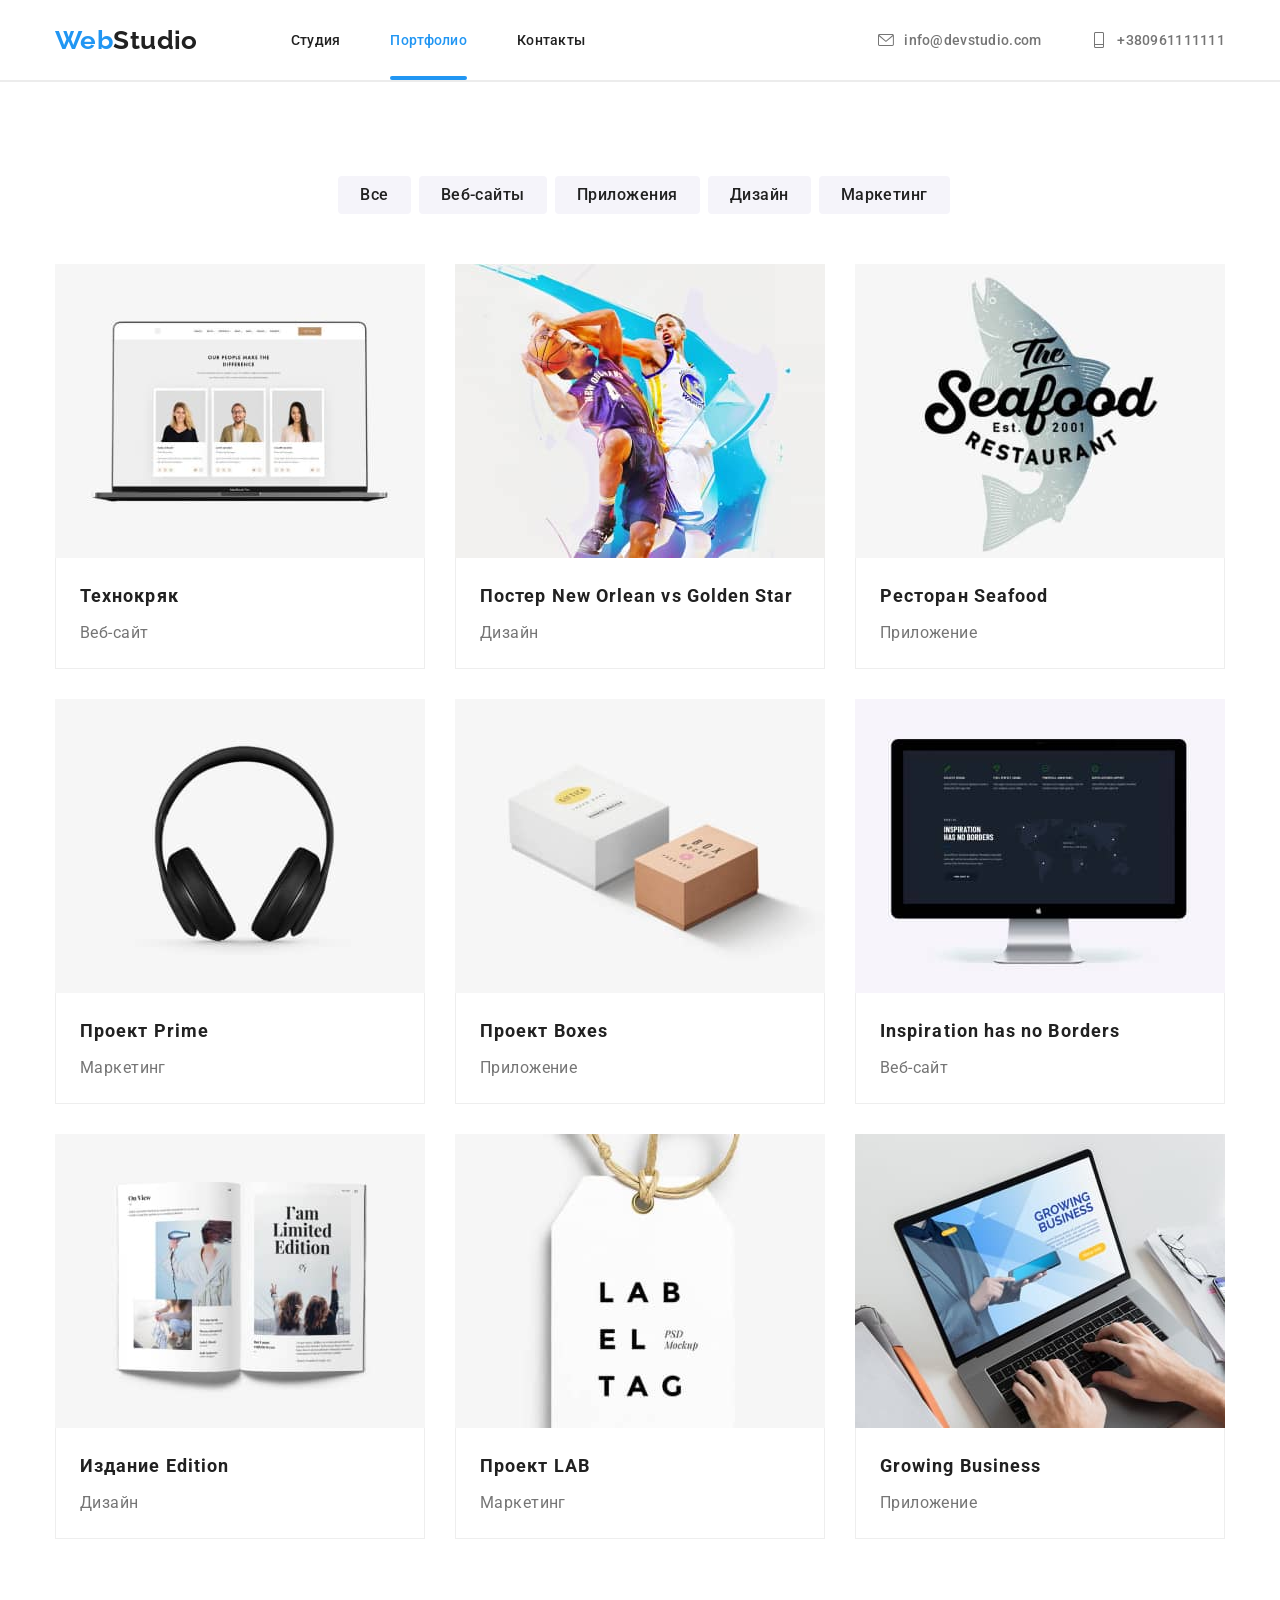
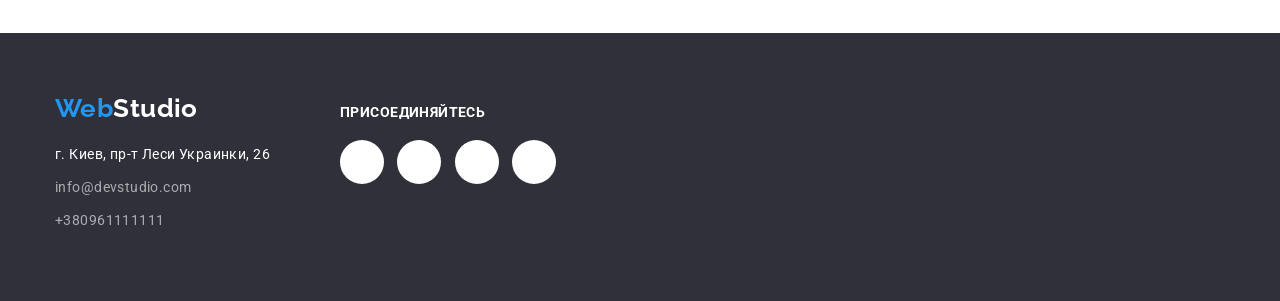
==== portfolio.html @ 9c018e1e "files added" ====
<!DOCTYPE html>
<html lang="ru">

<head>
    <meta charset="UTF-8">
    <meta http-equiv="X-UA-Compatible" content="IE=edge">
    <meta name="viewport" content="width=device-width, initial-scale=1.0">
    <title>Webstudio</title>

    <link
        href="https://fonts.googleapis.com/css2?family=Raleway:wght@700&family=Roboto:wght@400;500;700;900&display=swap"
        rel="stylesheet">

    <link rel="stylesheet"
        href="https://cdnjs.cloudflare.com/ajax/libs/modern-normalize/1.1.0/modern-normalize.min.css">
    <link rel="stylesheet" href="./css/styles.css">

</head>

<body>

    <!-- Navigation header -->
    <header class="page-header">
        <div class="container">
            <div class="headerbox">
                <nav class="main-nav">

                    <a class="logo link" href="./index.html"> <span class="logoblue">Web</span>Studio</a>
                    <ul class="site-nav">

                        <li class="site-nav-item"> <a class="link" href="./index.html">Студия</a>
                        </li>

                        <li class="site-nav-item"> <a class="link current" href="./portfolio.html">Портфолио</a>
                        </li>

                        <li class="site-nav-item"> <a class="link" href="">Контакты</a></li>
                    </ul>
                </nav>

                <ul class="header-contacts">
                    <li class="header-contacts-item">
                        <a class="link" href="mailto:info@devstudio.com">
                            <svg class="iconheader email">
                                <use href="images/sprite.svg#email"></use>
                            </svg>info@devstudio.com</a>
                    </li>


                    <li class="header-contacts-item">
                        <a class="link" href="tel:+380961111111">
                            <svg class="iconheader phone">
                                <use href="images/sprite.svg#phone"></use>
                            </svg> +380961111111</a>
                    </li>
                </ul>
            </div>
        </div>
    </header>
    <main>

        <section class="section">

            <div class=" container">
                <h1 class="section-title hide">Примеры работ</h1>

                <ul class="button-list">

                    <div class="buttons">
                        <li class="button-list-item"> <button class="button-portfolio" type="button">Все</button>
                        </li>
                        <li class="button-list-item"> <button class="button-portfolio"
                                type="button">Веб&#8209;сайты</button>
                        </li>
                        <li class="button-list-item"> <button class="button-portfolio" type="button">Приложения</button>
                        </li>
                        <li class="button-list-item"> <button class="button-portfolio" type="button">Дизайн</button>
                        </li>
                        <li class="button-list-item"> <button class="button-portfolio" type="button">Маркетинг</button>
                        </li>
                    </div>
                </ul>
            </div>




            <div class=" container">
                <ul class="example-list">
                    <li class="ex-list-item">
                        <a class="portfolio-hover" href="">
                            <div class="imgthumb"><img src="./images/project1.jpg" alt="пример" width="370"
                                    height="294">
                                <div class=portfolio-card-text> Технокряк это современная площадка распространения
                                    коронавируса. Компании используют эту платформу для цифрового шпионажа и атак на
                                    защищённые сервера конкурентов.</div>
                            </div>
                            <div class="card-content">
                                <h2 class="title">Технокряк</h2>
                                <p>Веб-сайт </p>
                            </div>
                        </a>
                    </li>


                    <li class="ex-list-item">

                        <a class="portfolio-hover" href="">

                            <div class="imgthumb"><img src="./images/project2.jpg" alt="пример" width="370"
                                    height="294">
                                <div class=portfolio-card-text> Технокряк это современная площадка распространения
                                    коронавируса. Компании используют эту платформу для цифрового шпионажа и атак на
                                    защищённые сервера конкурентов.</div>
                            </div>

                            <div class="card-content">
                                <h2 class="title">Постер <span lang="en">New Orlean vs Golden Star</span>
                                </h2>
                                <p>Дизайн</p>
                            </div>
                        </a>


                    </li>

                    <li class="ex-list-item">
                        <a class="portfolio-hover" href="">
                            <div class="imgthumb"><img src="./images/project3.jpg" alt="пример" width="370"
                                    height="294">
                                <div class=portfolio-card-text> Технокряк это современная площадка распространения
                                    коронавируса. Компании используют эту платформу для цифрового шпионажа и атак на
                                    защищённые сервера конкурентов.</div>
                            </div>
                            <div class="card-content">
                                <h2 class="title">Ресторан <span lang="en">Seafood</span></h2>
                                <p>Приложение</p>
                            </div>
                        </a>
                    </li>

                    <li class="ex-list-item">
                        <a class="portfolio-hover" href="">
                            <div class="imgthumb"><img src="./images/project4.jpg" alt="пример" width="370"
                                    height="294">
                                <div class=portfolio-card-text> Технокряк это современная площадка распространения
                                    коронавируса. Компании используют эту платформу для цифрового шпионажа и атак на
                                    защищённые сервера конкурентов.</div>
                            </div>
                            <div class="card-content">
                                <h2 class="title">Проект <span lang="en">Prime</span></h2>
                                <p>Маркетинг</p>
                            </div>
                        </a>
                    </li>

                    <li class="ex-list-item">
                        <a class="portfolio-hover" href="">
                            <div class="imgthumb"><img src="./images/project5.jpg" alt="пример" width="370"
                                    height="294">
                                <div class=portfolio-card-text> Технокряк это современная площадка распространения
                                    коронавируса. Компании используют эту платформу для цифрового шпионажа и атак на
                                    защищённые сервера конкурентов.</div>
                            </div>
                            <div class="card-content">
                                <h2 class="title">Проект <span lang="en">Boxes</span></h2>
                                <p>Приложение</p>
                            </div>
                        </a>
                    </li>

                    <li class="ex-list-item">
                        <a class="portfolio-hover" href="">
                            <div class="imgthumb"><img src="./images/project6.jpg" alt="пример" width="370"
                                    height="294">
                                <div class=portfolio-card-text> Технокряк это современная площадка распространения
                                    коронавируса. Компании используют эту платформу для цифрового шпионажа и атак на
                                    защищённые сервера конкурентов.</div>
                            </div>
                            <div class="card-content">
                                <h2 class="title" lang="en">Inspiration has no Borders</h2>
                                <p>Веб-сайт</p>
                            </div>
                        </a>
                    </li>

                    <li class="ex-list-item">
                        <a class="portfolio-hover" href="">
                            <div class="imgthumb">
                                <img src="./images/project7.jpg" alt="пример" width="370" height="294">
                                <div class=portfolio-card-text> Технокряк это современная площадка распространения
                                    коронавируса. Компании используют эту платформу для цифрового шпионажа и атак на
                                    защищённые сервера конкурентов.</div>
                            </div>
                            <div class="card-content">
                                <h2 class="title">Издание <span lang="en">Edition</span></h2>
                                <p>Дизайн</p>
                            </div>
                        </a>
                    </li>

                    <li class="ex-list-item">
                        <a class="portfolio-hover" href="">

                            <div class="imgthumb">
                                <img src="./images/project8.jpg" alt="пример" width="370" height="294">

                                <div class=portfolio-card-text> Технокряк это современная площадка распространения
                                    коронавируса. Компании используют эту платформу для цифрового шпионажа и атак на
                                    защищённые сервера конкурентов.</div>
                            </div>

                            <div class="card-content">
                                <h2 class="title">Проект <span lang="en">LAB</span></h2>
                                <p>Маркетинг</p>
                            </div>
                        </a>
                    </li>

                    <li class="ex-list-item">
                        <a class="portfolio-hover" href="">
                            <div class="imgthumb">
                                <img src="./images/project9.jpg" alt="пример" width="370" height="294">
                                <div class=portfolio-card-text> Технокряк это современная площадка распространения
                                    коронавируса. Компании используют эту платформу для цифрового шпионажа и атак на
                                    защищённые сервера конкурентов.</div>
                            </div>
                            <div class="card-content">
                                <h2 class="title" lang="en">Growing Business</h2>
                                <p>Приложение</p>
                            </div>
                        </a>
                    </li>
                </ul>
            </div>
        </section>




    </main>

    <!-- Футер -->
    <footer class="section-footer">

        <div class="container">


            <div class="footer-all">
                <div class="footer-contacts">
                    <a class="logowhite" href="./index.html"> <span class="logoblue">Web</span>Studio</a>
                    <address class="address">
                        <a class="link-address"
                            href="https://www.google.com/maps/place/%D0%B1%D1%83%D0%BB.+%D0%9B%D0%B5%D1%81%D0%B8+%D0%A3%D0%BA%D1%80%D0%B0%D0%B8%D0%BD%D0%BA%D0%B8,+26,+%D0%9A%D0%B8%D0%B5%D0%B2,+02000/@50.4265807,30.5361971,17z/data=!3m1!4b1!4m5!3m4!1s0x40d4cf0e033ecbe9:0x57a4dffefec77da0!8m2!3d50.4265807!4d30.5383858"
                            target="_blank" rel="noopener noreferrer nofollow"> г. Киев, пр-т Леси Украинки, 26</a>


                        <ul class="address-cont">
                            <li> <a class="link-mail" href="Mailto:info@devstudio.com">info@devstudio.com</a></li>
                            <li> <a class="link-call" href="tel:+380961111111">+380961111111</a></li>
                        </ul>
                    </address>
                </div>

                <div class="footer-social">
                    <h2 class="footer-heading">Присоединяйтесь</h2>

                    <ul class="footer-list-item-social">
                        <li class="footer-item-social">
                            <a class="link-social" href="instagram.com">
                                <svg class="icon-social instagram">
                                    <use href="images/sprite.svg#instagram"></use>
                                </svg></a>
                        </li>

                        <li class="footer-item-social">
                            <a class="link-social" href="twitter.com">
                                <svg class="icon-social twitter">
                                    <use href="images/sprite.svg#twitter"></use>
                                </svg>
                            </a>
                        </li>

                        <li class="footer-item-social">
                            <a class="link-social" href="facebook.com">
                                <svg class="icon-social facebook">
                                    <use href="images/sprite.svg#facebook"></use>
                                </svg>
                            </a>
                        </li>

                        <li class="footer-item-social">
                            <a class="link-social" href="linkedin.com">
                                <svg class="icon-social linkedin">
                                    <use href="images/sprite.svg#linkedin"></use>
                                </svg>
                            </a>
                        </li>
                    </ul>
                </div>
            </div>
        </div>


    </footer>
</body>

</html>
---- css/styles.css ----
/* html{
    box-sizing: border-box;
}

*, *::before, *::after{
    box-sizing: inherit;
} */

/* primary text color grey #757575 */
/* secondary text color black #212121 */
/* white text color #fff */
/* accent color #2196F3 */
/* primary bg color  #fff */
/* secondary bg color #F5F4FA */
/* footer bg color #2F303A */
/* stroke portfolio works #EEEEEE */
/* stroke header #ECECEC */
/* bg color hero #C4C4C4*/
/* FILL colour #AFB1B8 */

:root {
    --primary-txt-col: #757575;
    --secondary-txt-col: #212121;
    --white-txt-col: #fff;
    --accent-col: #2196f3;
    --primary-bg-col: #fff;
    --secondary-bg-col: #f5f4fa;
    --footer-bg-col: #2f303a;
    --gap: 30px;
    --stroke-portfolio: #EEEEEE;
    --stroke-header: #ECECEC;
    --bg-color-hero: #C4C4C4;
    --fill-colour: #AFB1B8;
    --cubic: cubic-bezier(0.4, 0, 0.2, 1);
}

/* index.html */

body {
    font-family: roboto, sans-serif;
    font-size: 14px;
    font-weight: 400;
    color: var(--primary-txt-col);
    background-color: var(--primary-bg-col);
    letter-spacing: 0.03em;
}

.hide {
    position: absolute;
    white-space: nowrap;
    width: 1px;
    height: 1px;
    overflow: hidden;
    border: 0;
    padding: 0;
    clip: rect(0 0 0 0);
    clip-path: inset(50%);
    margin: -1px;
}

h1,
h2,
h3,
h4,
h5,
h6,
p,
ul {
    margin-top: 0;
    margin-bottom: 0;
    padding: 0;
}

a {
    text-decoration: none;
}

img {
    display: block;
    width: 100%;
}

.container {
    width: 1200px;
    padding: 0 15px;
    margin: 0 auto;
}

/* logotype style */

.logo {
    font-family: raleway;
    font-size: 26px;
    font-weight: 700;
    color: var(--secondary-txt-col);
    text-decoration: none;
    line-height: 1.17;

    margin-right: 93px;
}

.logoblue {
    color: var(--accent-col);
}

/* site nav and header contacts*/

.page-header {
    border-bottom: 2px solid var(--stroke-header);
}

.headerbox,
.main-nav {
    display: flex;
    align-items: center;
    vertical-align: baseline;
}

.site-nav,
.header-contacts {
    line-height: 1.17;
    letter-spacing: 0.02em;
    font-weight: 500;

    list-style: none;

    display: flex;

}

.site-nav-item:not(:last-child) {
    margin-right: 50px;
}

.header-contacts {
    margin-left: auto;
}

.header-contacts-item+.header-contacts-item {
    margin-left: 50px;
}

.site-nav-item>.link {
    color: var(--secondary-txt-col);
    text-decoration: none;
    display: flex;
    padding-top: 32px;
    padding-bottom: 32px;

    transition: color 250ms var(--cubic);
}

.header-contacts-item>.link {
    color: var(--primary-txt-col);
    text-decoration: none;
    display: flex;
    padding-top: 32px;
    padding-bottom: 32px;

    transition: color 250ms var(--cubic);
}

.site-nav-item .link:hover,
.site-nav-item .link:focus,
.header-contacts-item>.link:hover,
.header-contacts-item>.link:focus {
    color: var(--accent-col);
}

.link.current {
    color: var(--accent-col);

}

.link {
    position: relative;
}

.link.current::after {
    position: absolute;
    content: "";
    display: block;

    bottom: 0;

    background-color: var(--accent-col);
    border-radius: 2px;
    width: 100%;
    height: 4px;
}

.iconheader {
    width: 16px;
    height: 16px;
    margin-right: 10px;
    fill: var(--primary-txt-col);
    display: block;
}

.link:hover .email,
.link:hover .phone,
.link:focus .email,
.link:focus .phone {
    fill: var(--accent-col);
}

/* hero+button */

.hero {
    background-color: var(--bg-color-hero);
    height: 600px;
    max-width: 1600px;
    margin-left: auto;
    margin-right: auto;
    background-image: linear-gradient(to right, rgba(47, 48, 58, 0.4), rgba(47, 48, 58, 0.4)),
        url('../images/Hero-pic.jpg');
    text-align: center;
    padding-top: 200px;
    padding-bottom: 200px;
}

.hero-title {
    font-weight: 900;
    font-size: 44px;
    color: var(--white-txt-col);
    text-transform: uppercase;
    line-height: 1.36;

    letter-spacing: 0.06em;

    margin: 0 auto 28px auto;
}

.button-hero {
    cursor: pointer;
    font-family: Roboto, sans-serif;
    font-weight: 700;
    font-size: 16px;
    line-height: 1.87;

    letter-spacing: 0.06em;
    border-radius: 4px;

    border-style: none;
    border-color: none;

    background-color: var(--accent-col);
    color: var(--white-txt-col);

    padding: 10px 32px;
    min-width: 200px;
    height: 50px;
    text-align: center;
}

/* Модалка */


.backdrop {
    position: fixed;
    top: 0;
    left: 0;
    width: 100%;
    height: 100%;
    background-color: rgba(0, 0, 0, 0.2);

    z-index: 1;

    opacity: 1;
    transition: opacity 250ms var(--cubic);
}

.backdrop.is-hidden {
    pointer-events: none;
    opacity: 0;
}

.backdrop.is-hidden .modal {
    transform: translate(-50%, -50%) scale(0.9);
}

.modal {
    padding: 8px 8px;
    position: absolute;
    top: 50%;
    left: 50%;
    transform: translate(-50%, -50%) scale(1);

    width: 528px;
    height: 581px;

    background-color: var(--white-txt-col);
    transition: transform 250ms var(--cubic);

}

.button-modal {
    
    margin-left: auto;
    display: block;

    border-style: none;
    background-color: var(--white-txt-col);

    padding: 0;

}

.button-modal::before {

    content: "";
    display: block;
    

    width: 30px;
    height: 30px;

    background-image: url(../images/close.svg);
    background-size: contain;


}


/* ПОЧЕМУ СВГ И ДЖПЕГ ПОВЕРХУ МОДАЛКИ ПРИ ПРОКРУТКЕ? */

/* преимущества */

.section {
    padding-top: 94px;
    padding-bottom: 94px;
}

.section.features {
    padding-bottom: 0;
}

.features-list {
    display: flex;
    flex-wrap: wrap;
    margin-left: calc(-1 * var(--gap));
}

.features-list-item {
    list-style: none;
    line-height: 1.7;
    letter-spacing: 0.03em;

    padding: 0;

    width: 270px;
    flex-basis: calc(100%/4 - var(--gap));
    margin-left: var(--gap);
}

.features-list-item::before {
    display: block;
    content: "";
    height: 120px;

    background-color: var(--secondary-bg-col);
    background-repeat: no-repeat;
    background-position: center;

    object-fit: contain;
}

.icon-antenna::before {
    background-image: url('../images/antenna.svg');
}

.icon-clock::before {
    background-image: url('../images/clock.svg');
}

.icon-diagram::before {
    background-image: url('../images/diagram.svg');
}

.icon-astronaut::before {
    background-image: url('../images/astronaut.svg');
}

.features-list-item-content {
    padding-top: 30px;
}

.features-list .title {
    font-weight: 700;
    font-size: 14px;
    line-height: 1.14;
    color: var(--secondary-txt-col);
    text-transform: uppercase;
    letter-spacing: 0.03em;

    margin: 0 0 10px 0;
}


/* Чем мы занимаемся */

.whatwedo-list {
    display: flex;
    flex-wrap: wrap;
    margin-left: calc(-1 * var(--gap));


}

.whatwedo-list-item {
    position: relative;

    padding: 0;
    list-style: none;

    flex-basis: calc(100%/3 - var(--gap));
    margin-left: var(--gap);
}



.whatwedo-list-item::before {

    position: absolute;

    display: inline-block;
    content: "";

    bottom: 0;
    right: 0;
    width: 370px;
    height: 70px;
    background-color: rgba(48, 49, 59, 0.8);

    pointer-events: none;
}

.whatwedo-list-item {
    position: relative;
}

.whatwedo-text {
    position: absolute;

    bottom: 0;
    left: 0;

    font-family: Roboto, sans-serif;
    font-style: normal;
    font-weight: 700;
    font-size: 14px;
    line-height: 16px;
    text-align: center;
    letter-spacing: 0.03em;
    text-transform: uppercase;
    color: #FFFFFF;
    padding: 27px 82px;
}

/* Наша команда */

.section-cow {
    background-color: var(--secondary-bg-col);
    padding-bottom: 94px;
    padding-top: 94px;
}

.section-title {
    font-weight: 700;
    font-size: 36px;
    line-height: 1.17;
    color: var(--secondary-txt-col);
    text-align: center;
    letter-spacing: 0.03em;

    margin-bottom: 50px;
}

.coworkers-list-item {

    flex-basis: calc(100% / 4 - var(--gap));
    margin-left: var(--gap);

    text-align: center;

    background: var(--white-txt-col);

    box-shadow: 0px 1px 3px rgba(0, 0, 0, 0.12),
        0px 1px 1px rgba(0, 0, 0, 0.14),
        0px 2px 1px rgba(0, 0, 0, 0.2);
    border-radius: 0px 0px 4px 4px;
}

.coworkers-list .title {
    font-weight: 500;
    font-size: 16px;
    line-height: 1.17;
    color: var(--secondary-txt-col);

    margin-bottom: 10px;
}

.coworkers-list {
    list-style: none;
    line-height: 1.17;

    padding: 0;
    margin: 0;

    display: flex;
    flex-wrap: wrap;
    margin-left: calc(-1 * var(--gap));
}

.coworkers-list-content {
    padding-top: 30px;
    padding-bottom: 30px;
}

.coworkers-list-item-social {
    list-style: none;
    text-decoration: none;

    display: flex;
    flex-wrap: wrap;

    padding-top: 16px;
    margin-left: 32px;
    margin-right: 32px;
}

.coworkers-item-social+.coworkers-item-social {
    margin-left: 10px;
    display: block;

}

.link-social {
    display: flex;
    width: 44px;
    height: 44px;
    border-radius: 50px;

    position: relative;

    fill: var(--fill-colour);
    background-color: var(--white-txt-col);

    transition: background-color 250ms var(--cubic)
}

.link-social.footer{
    background-color: rgba(255, 255, 255, 0.1);
}

.icon-social {
    width: 20px;
    height: 20px;

    position: absolute;
    top: 50%;
    left: 50%;
    transform: translate(-50%, -50%);

    transition: fill 250ms var(--cubic);

}

.link-social:hover, .link-social:focus {
    fill: var(--white-txt-col);
    background-color: var(--accent-col);
}

.link-social:hover,
.link-social:focus {
    background-color: var(--accent-col);
}

/* КЛИЕНТЫ */

.client-list {
    display: flex;
    flex-wrap: wrap;
    flex-basis: calc(100% / 6);

    list-style: none;
}

.client-card+.client-card {
    margin-left: 30px;
}

.link-client {
    display: block;

    border-width: 1px;
    border-style: solid;
    border-color: var(--fill-colour);
    border-radius: 4px;
    width: 170px;
    height: 92px;

    position: relative;

    fill: var(--fill-colour);

    transition: border-color 250ms var(--cubic)
}

.icon-client {
    position: absolute;
    top: 50%;
    left: 50%;
    transform: translate(-50%, -50%);

    transition: fill 250ms var(--cubic);
}

.link-client:hover,
.link-client:hover .icon-client,
.link-client:focus,
.link-client:focus .icon-client {
    fill: var(--accent-col);
    border-color: var(--accent-col);
}


/* футер */
/* Залит темный фон, чтобы были видны буквы */

.section-footer {
    background-color: #2f303a;
    padding-top: 60px;
    padding-bottom: 60px;
}

.footer-all {
    display: flex;
    flex-wrap: wrap;
}

.logowhite {
    font-family: raleway;
    font-size: 26px;
    font-weight: 700;
    color: var(--white-txt-col);
    text-decoration: none;
    line-height: 1.17;

    margin-bottom: 20px;
    display: block;
}

.address-cont {
    list-style: none;
    line-height: 1.7;
}

.address .link-address {
    text-decoration: none;
    color: var(--white-txt-col);
    font-style: normal;
    line-height: 1.7;

    display: block;
    margin-bottom: 9px;
}

.address-cont .link-mail,
.address-cont .link-call {
    text-decoration: none;
    color: rgba(255, 255, 255, 0.6);
    display: block;
    margin-bottom: 9px;
    font-style: normal;

}

.footer-social {
    margin-left: 70px;
    padding-top: 12px;

}

.footer-heading {

    text-transform: uppercase;
    color: var(--white-txt-col);
    font-size: 14px;
    line-height: 1.14;
}

.footer-list-item-social {
    list-style: none;
    text-decoration: none;

    padding-top: 20px;
}

.footer-item-social {
    display: inline-block;
    border-radius: 50px;

    
    transition: background-color 250ms var(--cubic);
    

}

.footer-item-social+.footer-item-social {
    margin-left: 10px;
}

.footer-item-social>.link-social {
    fill: var(--primary-bg-col);
    
}

.footer-item-social:hover,
.footer-item-social:focus {
    background-color: var(--accent-col);
}

/* portfolio html */

.button-portfolio:hover,
.button-portfolio:focus {
    background-color: var(--accent-col);
    color: var(--white-txt-col);
    box-shadow: 0px 3px 1px rgba(0, 0, 0, 0.1),
        0px 1px 2px rgba(0, 0, 0, 0.08),
        0px 2px 2px rgba(0, 0, 0, 0.12);
}

.button-portfolio {
    cursor: pointer;
    font-family: Roboto, sans-serif;
    font-weight: 500;
    font-size: 16px;
    line-height: 1.62;

    letter-spacing: 0.03em;
    border-radius: 4px;

    border-style: none;
    border-color: none;

    background-color: var(--secondary-bg-col);
    color: var(--secondary-txt-col);

    padding: 6px 22px;

    transition: color 250ms var(--cubic),
        background-color 250ms var(--cubic),
        box-shadow 250ms var(--cubic);

}

.button-list {
    margin-bottom: 50px;

    list-style: none;

    display: flex;
    flex-wrap: wrap;

}

.buttons {
    display: flex;
    margin-left: auto;
    margin-right: auto;
}

.button-list-item {
    flex-basis: calc(100% / 5 - 8px);
    margin-left: 8px;
}

/* примеры работ */

.example-list {
    display: flex;
    flex-wrap: wrap;

    margin-left: calc(-1 * var(--gap));
    margin-bottom: calc(-1 * var(--gap));

}

.ex-list-item {
    list-style: none;
    flex-basis: calc(100% / 3 - var(--gap));

    margin-left: var(--gap);
    margin-bottom: var(--gap);

    list-style: none;

    background: var(--primary-bg-col);
}

.portfolio-hover {
    display: block;
}

.portfolio-hover:hover,
.portfolio-hover:focus {
    box-shadow: 0px 1px 1px rgba(0, 0, 0, 0.12),
        0px 4px 4px rgba(0, 0, 0, 0.06),
        1px 4px 6px rgba(0, 0, 0, 0.16);
}

.imgthumb {
    display: block;
    position: relative;
}

.imgthumb {
    overflow: hidden;
}


.portfolio-card-text {
    position: absolute;
    top: 0;
    left: 0;

    background-color: rgba(33, 150, 243, 0.9);

    width: 370px;
    height: 294px;

    padding: 63px 24px;

    font-family: Roboto;
    font-style: normal;
    font-weight: normal;
    font-size: 18px;
    line-height: 1.56;

    letter-spacing: 0.03em;

    color: var(--white-txt-col);

    transform: translatey(100%);
    transition: transform 250ms cubic-bezier(0.4, 0, 0.2, 1);
}


.portfolio-hover:hover .portfolio-card-text {
    transform: translateY(0);

}

.card-content {
    padding: 20px 24px;
    border: 1px solid var(--stroke-portfolio);
    border-top-style: none;
}

.example-list .title {
    margin-block-start: 0;
    margin-block-end: 0;

    font-weight: 700;
    font-size: 18px;
    line-height: 2;
    color: var(--secondary-txt-col);
    letter-spacing: 0.06em;

    margin-bottom: 4px;
}

.example-list p {
    font-size: 16px;
    line-height: 1.86;
    color: var(--primary-txt-col);

}
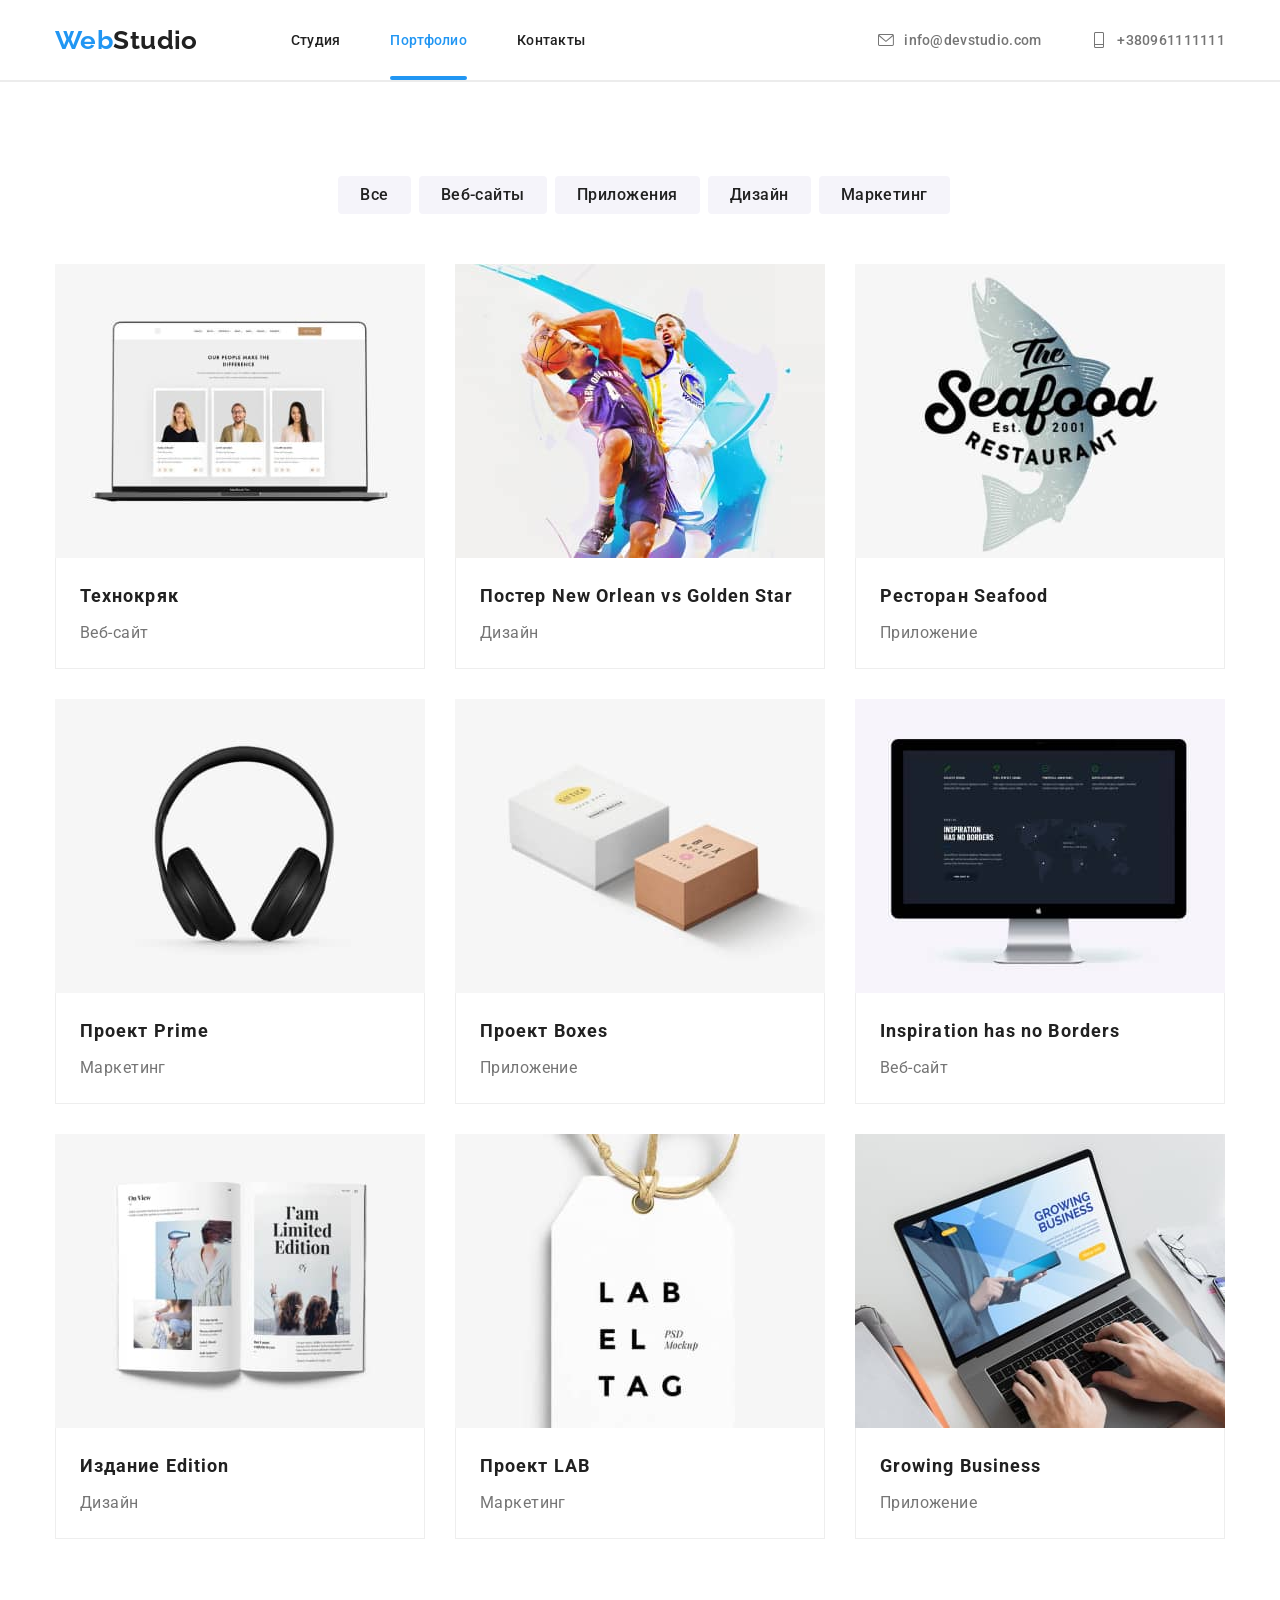
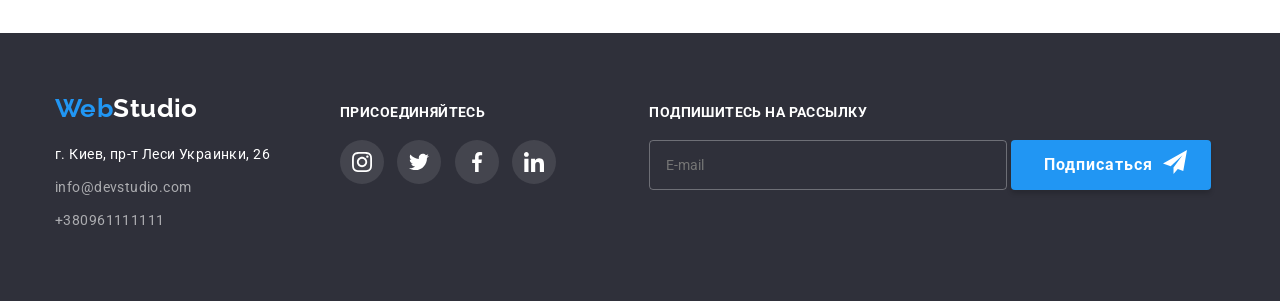
==== commit d06eb8d8: "footer-form created designed" ====
--- a/portfolio.html
+++ b/portfolio.html
@@ -267,14 +267,14 @@
 
                     <ul class="footer-list-item-social">
                         <li class="footer-item-social">
-                            <a class="link-social" href="instagram.com">
+                            <a class="link-social footer" href="instagram.com">
                                 <svg class="icon-social instagram">
                                     <use href="images/sprite.svg#instagram"></use>
                                 </svg></a>
                         </li>
 
                         <li class="footer-item-social">
-                            <a class="link-social" href="twitter.com">
+                            <a class="link-social footer" href="twitter.com">
                                 <svg class="icon-social twitter">
                                     <use href="images/sprite.svg#twitter"></use>
                                 </svg>
@@ -282,7 +282,7 @@
                         </li>
 
                         <li class="footer-item-social">
-                            <a class="link-social" href="facebook.com">
+                            <a class="link-social footer" href="facebook.com">
                                 <svg class="icon-social facebook">
                                     <use href="images/sprite.svg#facebook"></use>
                                 </svg>
@@ -290,7 +290,7 @@
                         </li>
 
                         <li class="footer-item-social">
-                            <a class="link-social" href="linkedin.com">
+                            <a class="link-social footer" href="linkedin.com">
                                 <svg class="icon-social linkedin">
                                     <use href="images/sprite.svg#linkedin"></use>
                                 </svg>
@@ -298,6 +298,12 @@
                         </li>
                     </ul>
                 </div>
+                 <div class="footer-form">
+                    <h2 class="footer-heading">Подпишитесь на рассылку</h2>
+                    <label  for="signup"></label>
+                        <input class="footer-signup" type="mail" name="mail" id="signup" placeholder="E-mail">
+                    <button class="button sign" type="button">Подписаться</button>
+                </div>
             </div>
         </div>
 
--- a/css/styles.css
+++ b/css/styles.css
@@ -295,7 +295,7 @@
 }
 
 .button-modal {
-    
+
     margin-left: auto;
     display: block;
 
@@ -310,7 +310,7 @@
 
     content: "";
     display: block;
-    
+
 
     width: 30px;
     height: 30px;
@@ -319,6 +319,29 @@
     background-size: contain;
 
 
+}
+
+/* ФОРМА МОДАЛКА */
+
+.form {
+    width: 528px;
+    height: 581px;
+}
+
+.form-field {
+    display: flex;
+    flex-direction: column;
+    margin-bottom: 10px;
+}
+
+.form-field input {
+    margin: 0;
+    padding: 11px;
+    border: 1px solid tomato;
+}
+
+.form-field label {
+    margin-bottom: 4px;
 }
 
 
@@ -549,7 +572,7 @@
     transition: background-color 250ms var(--cubic)
 }
 
-.link-social.footer{
+.link-social.footer {
     background-color: rgba(255, 255, 255, 0.1);
 }
 
@@ -566,7 +589,8 @@
 
 }
 
-.link-social:hover, .link-social:focus {
+.link-social:hover,
+.link-social:focus {
     fill: var(--white-txt-col);
     background-color: var(--accent-col);
 }
@@ -688,22 +712,23 @@
     color: var(--white-txt-col);
     font-size: 14px;
     line-height: 1.14;
+    padding-bottom: 20px;
 }
 
 .footer-list-item-social {
     list-style: none;
     text-decoration: none;
 
-    padding-top: 20px;
+    
 }
 
 .footer-item-social {
     display: inline-block;
     border-radius: 50px;
 
-    
+
     transition: background-color 250ms var(--cubic);
-    
+
 
 }
 
@@ -713,12 +738,74 @@
 
 .footer-item-social>.link-social {
     fill: var(--primary-bg-col);
-    
+
 }
 
 .footer-item-social:hover,
 .footer-item-social:focus {
     background-color: var(--accent-col);
+}
+
+/* ФОРМА ПОДПИСАТЬСЯ ФУТЕР */
+
+.footer-form{
+    margin-left: 93px;
+    padding-top: 12px;
+
+}
+
+.button.sign {
+    position: relative;
+
+    border-style: none;
+    border-color: none;
+    cursor: pointer;
+
+    width: 200px;
+    height: 50px;
+    padding: 10px 53px 10px 29px;
+
+    font-family: Roboto;
+    font-weight: 700;
+    font-size: 16px;
+    line-height: calc(30 / 16);
+
+
+    text-align: center;
+    align-items: center;
+    letter-spacing: 0.06em;
+
+    color: #FFFFFF;
+    background-color: var(--accent-col);
+
+    box-shadow: 0px 4px 4px rgba(0, 0, 0, 0.15);
+    border-radius: 4px;
+
+}
+
+.button.sign::after {
+    content: "";
+    position: absolute;
+    width: 24px;
+    height: 24px;
+    margin-left: 10px;
+     
+    background-image: url(../images/send.svg);
+
+}
+
+.footer-signup {
+    width: 358px;
+    height: 50px;
+
+    padding: 15px 16px;
+
+    color: var(--white-txt-col);
+
+    background-color: transparent;
+    border-radius: 4px;
+    box-shadow: 0px 4px 4px rgba(0, 0, 0, 0.15));
+    border: 1px solid rgba(255, 255, 255, 0.3);
 }
 
 /* portfolio html */
